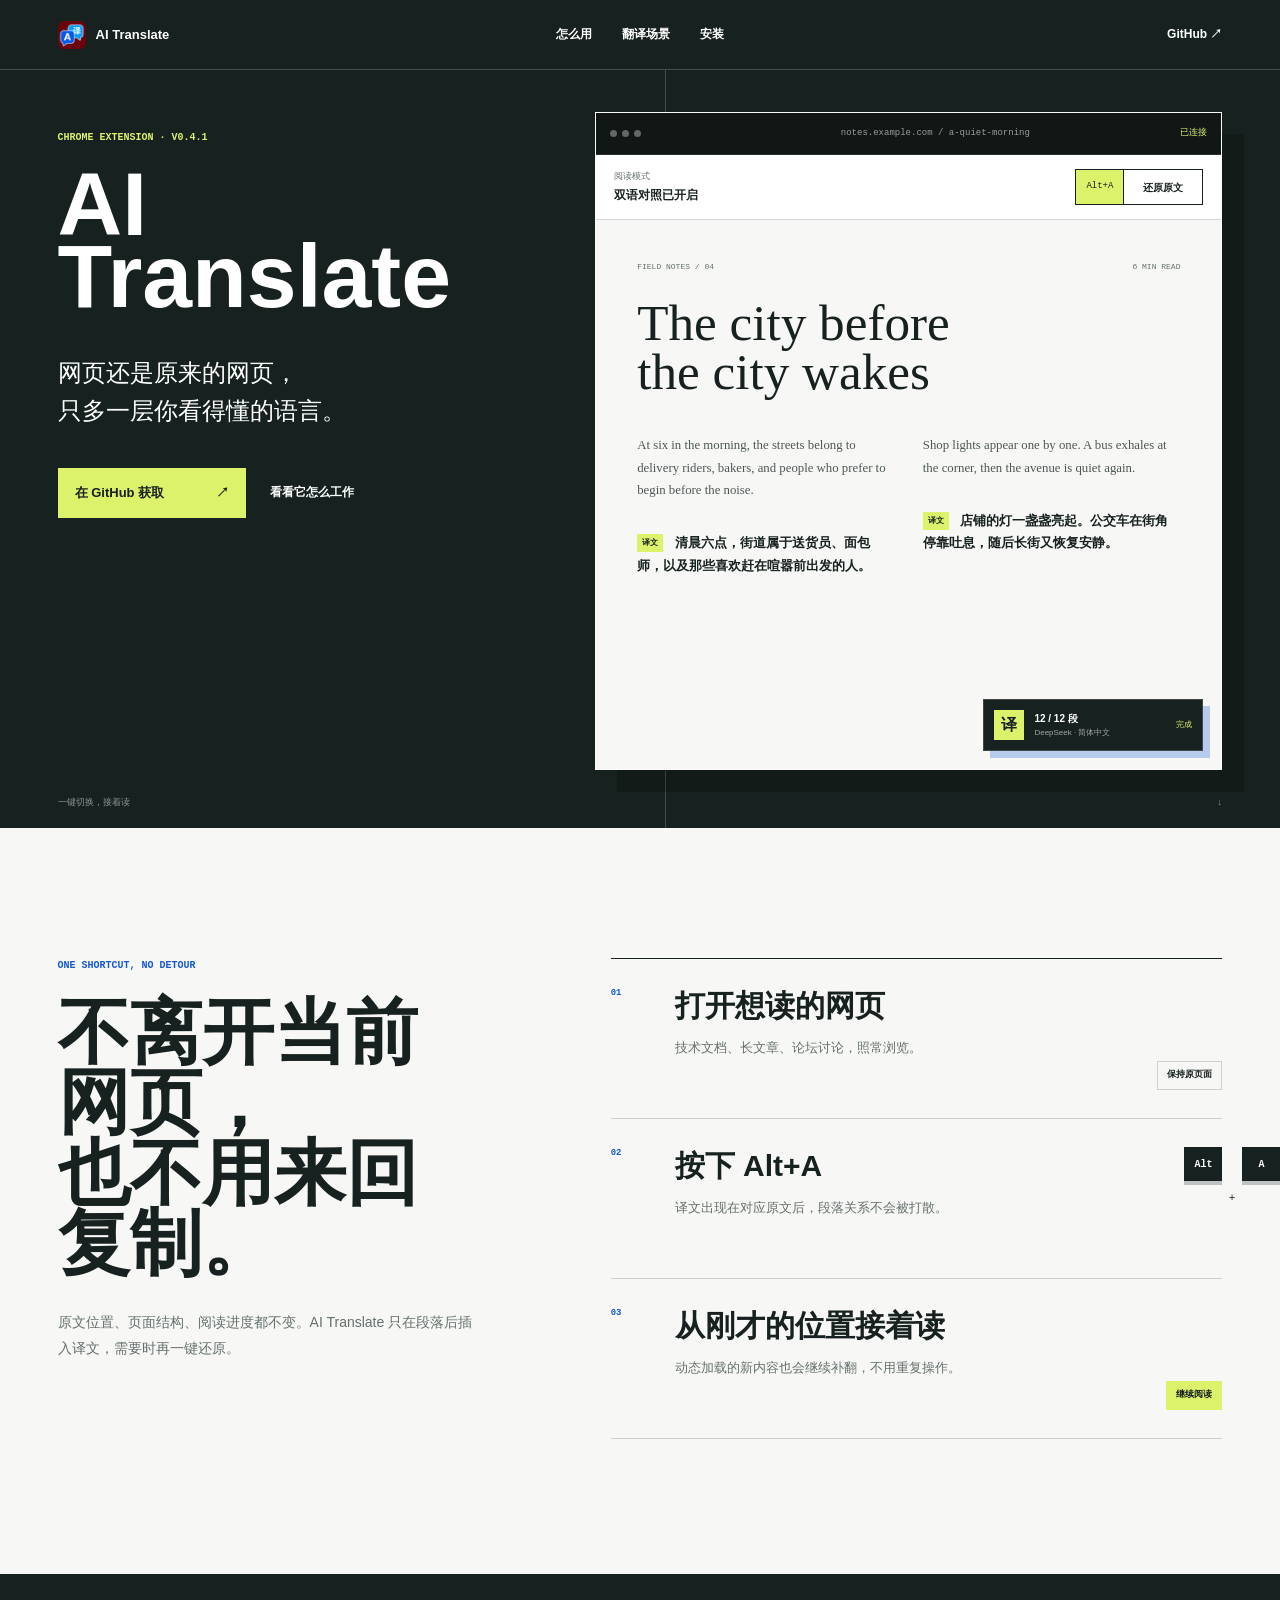
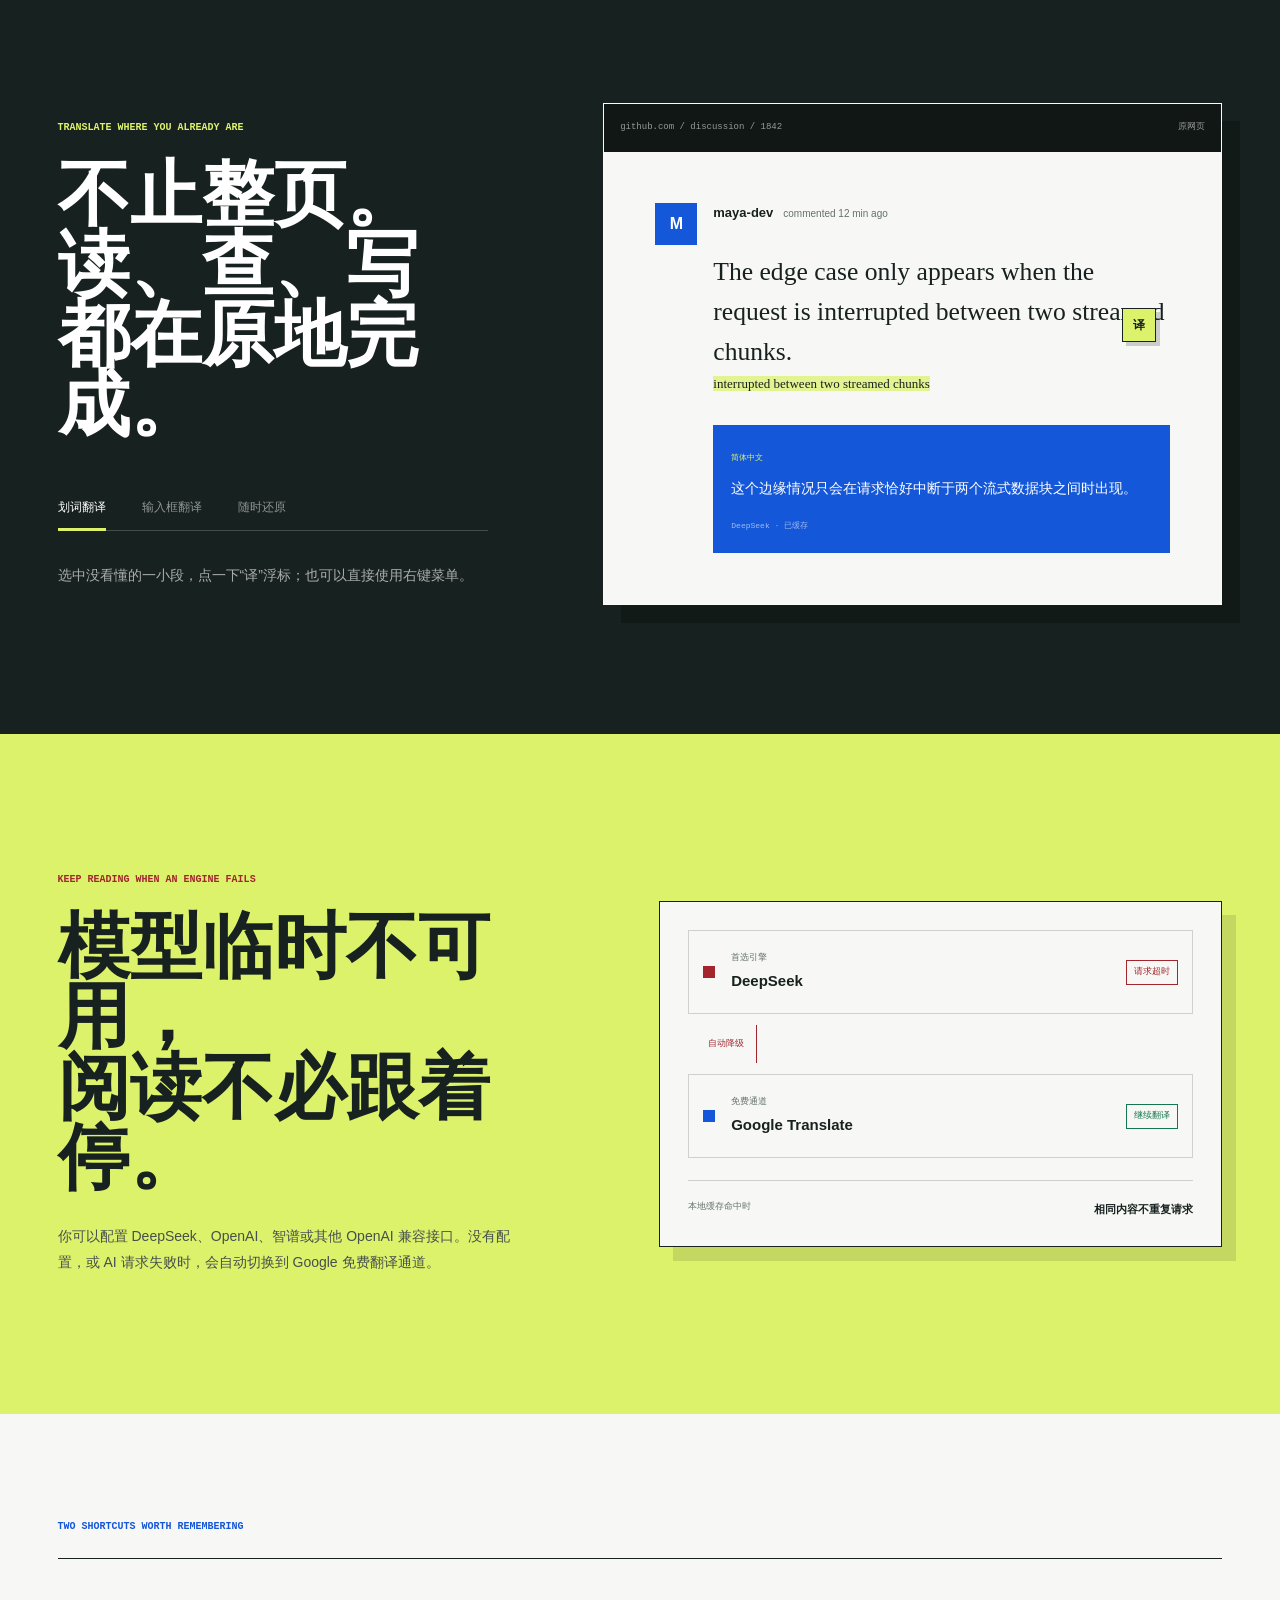
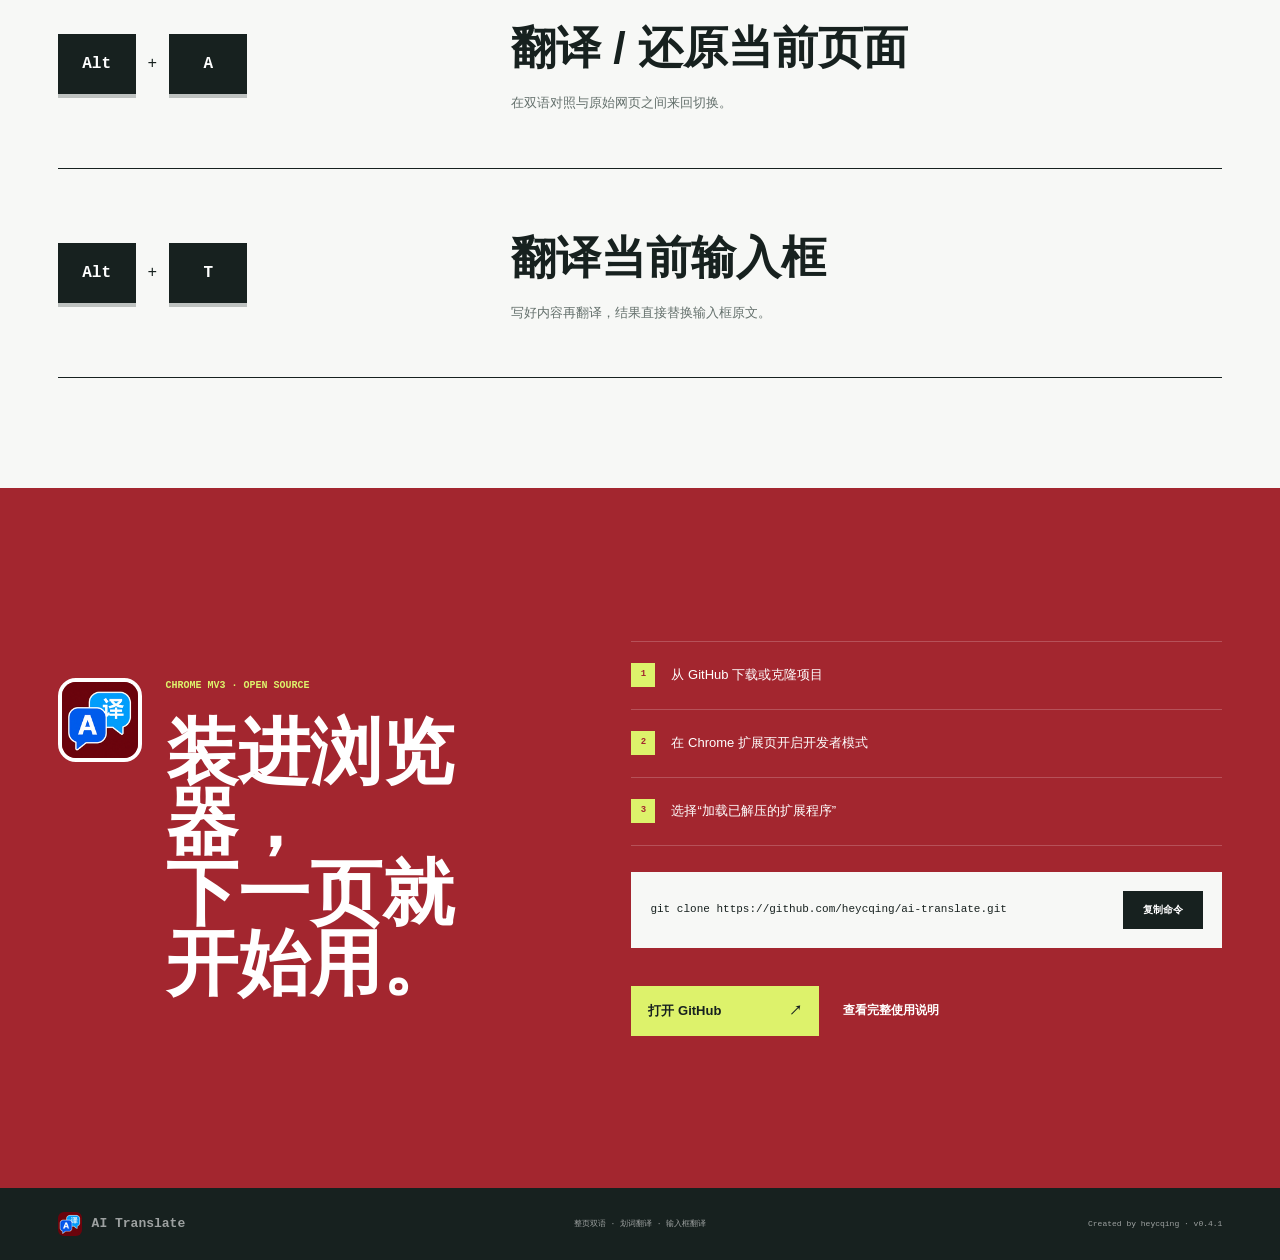
==== landing/index.html @ 0287b9a1 "feat(landing): 添加 landing 页并忽略 .wrangler 缓存" ====
<!doctype html>
<html lang="zh-CN">
  <head>
    <meta charset="UTF-8" />
    <meta name="viewport" content="width=device-width, initial-scale=1.0" />
    <meta
      name="description"
      content="AI Translate 是一款轻量的 Chrome 双语网页翻译扩展，支持整页双语对照、划词翻译、输入框翻译和多翻译引擎。"
    />
    <meta name="theme-color" content="#17211f" />
    <title>AI Translate｜网页还是原来的网页，只多一层你看得懂的语言</title>
    <link rel="icon" href="./assets/icon-v2-32.png" />
    <link rel="stylesheet" href="./styles.css" />
    <script src="./script.js" defer></script>
  </head>
  <body>
    <a class="skip-link" href="#main">跳到主要内容</a>

    <header class="site-header">
      <a class="brand" href="#top" aria-label="AI Translate 首页">
        <img src="./assets/icon-v2-32.png" width="28" height="28" alt="" />
        <span>AI Translate</span>
      </a>
      <nav aria-label="主导航">
        <a href="#how">怎么用</a>
        <a href="#scenes">翻译场景</a>
        <a href="#install">安装</a>
      </nav>
      <a
        class="header-link"
        href="https://github.com/heycqing/ai-translate"
        target="_blank"
        rel="noopener"
      >
        GitHub <span aria-hidden="true">↗</span>
      </a>
    </header>

    <main id="main">
      <section class="hero" id="top" data-od-id="hero">
        <div class="hero-copy">
          <p class="eyebrow">Chrome extension · v0.4.1</p>
          <h1>AI<br />Translate</h1>
          <p class="hero-line">网页还是原来的网页，<br />只多一层你看得懂的语言。</p>
          <div class="hero-actions">
            <a
              class="primary-button"
              href="https://github.com/heycqing/ai-translate"
              target="_blank"
              rel="noopener"
            >
              在 GitHub 获取 <span aria-hidden="true">↗</span>
            </a>
            <a class="plain-link" href="#how">看看它怎么工作</a>
          </div>
        </div>

        <div class="reader-demo" aria-label="AI Translate 双语网页效果演示">
          <div class="browser-bar">
            <div class="browser-dots" aria-hidden="true"><i></i><i></i><i></i></div>
            <div class="browser-address">notes.example.com / a-quiet-morning</div>
            <span class="secure-state">已连接</span>
          </div>

          <div class="reader-toolbar">
            <div>
              <span class="reader-label">阅读模式</span>
              <strong id="translate-status">双语对照已开启</strong>
            </div>
            <button
              class="translate-toggle is-on"
              id="translate-toggle"
              type="button"
              aria-pressed="true"
            >
              <span class="toggle-key">Alt+A</span>
              <span class="toggle-label">还原原文</span>
            </button>
          </div>

          <article class="article-sheet">
            <div class="article-meta">
              <span>FIELD NOTES / 04</span>
              <span>6 MIN READ</span>
            </div>
            <h2>The city before<br />the city wakes</h2>
            <div class="article-columns">
              <div class="article-block">
                <p class="source-text">
                  At six in the morning, the streets belong to delivery riders,
                  bakers, and people who prefer to begin before the noise.
                </p>
                <p class="translated-text">
                  清晨六点，街道属于送货员、面包师，以及那些喜欢赶在喧嚣前出发的人。
                </p>
              </div>
              <div class="article-block secondary-paragraph">
                <p class="source-text">
                  Shop lights appear one by one. A bus exhales at the corner,
                  then the avenue is quiet again.
                </p>
                <p class="translated-text">
                  店铺的灯一盏盏亮起。公交车在街角停靠吐息，随后长街又恢复安静。
                </p>
              </div>
            </div>
          </article>

          <div class="translation-toast" role="status" aria-live="polite">
            <span class="toast-mark">译</span>
            <div>
              <strong>12 / 12 段</strong>
              <span>DeepSeek · 简体中文</span>
            </div>
            <span class="toast-done">完成</span>
          </div>
        </div>

        <a class="hero-next" href="#how">
          <span>一键切换，接着读</span>
          <span aria-hidden="true">↓</span>
        </a>
      </section>

      <section class="how" id="how" data-od-id="how">
        <div class="section-intro">
          <p class="section-kicker">One shortcut, no detour</p>
          <h2>不离开当前网页，<br />也不用来回复制。</h2>
          <p>
            原文位置、页面结构、阅读进度都不变。AI Translate 只在段落后插入译文，需要时再一键还原。
          </p>
        </div>

        <ol class="real-steps">
          <li>
            <span class="step-number">01</span>
            <div>
              <h3>打开想读的网页</h3>
              <p>技术文档、长文章、论坛讨论，照常浏览。</p>
            </div>
            <span class="step-state">保持原页面</span>
          </li>
          <li>
            <span class="step-number">02</span>
            <div>
              <h3>按下 Alt+A</h3>
              <p>译文出现在对应原文后，段落关系不会被打散。</p>
            </div>
            <kbd>Alt</kbd><span class="key-plus">+</span><kbd>A</kbd>
          </li>
          <li>
            <span class="step-number">03</span>
            <div>
              <h3>从刚才的位置接着读</h3>
              <p>动态加载的新内容也会继续补翻，不用重复操作。</p>
            </div>
            <span class="step-state is-complete">继续阅读</span>
          </li>
        </ol>
      </section>

      <section class="scenes" id="scenes" data-od-id="scenes">
        <div class="scene-copy">
          <p class="section-kicker">Translate where you already are</p>
          <h2>不止整页。<br />读、查、写都在原地完成。</h2>
          <div class="scene-tabs" role="tablist" aria-label="翻译场景">
            <button
              id="scene-tab-select"
              class="scene-tab is-active"
              type="button"
              role="tab"
              aria-selected="true"
              aria-controls="scene-panel"
              data-scene="select"
            >
              划词翻译
            </button>
            <button
              id="scene-tab-input"
              class="scene-tab"
              type="button"
              role="tab"
              aria-selected="false"
              aria-controls="scene-panel"
              tabindex="-1"
              data-scene="input"
            >
              输入框翻译
            </button>
            <button
              id="scene-tab-restore"
              class="scene-tab"
              type="button"
              role="tab"
              aria-selected="false"
              aria-controls="scene-panel"
              tabindex="-1"
              data-scene="restore"
            >
              随时还原
            </button>
          </div>
          <p class="scene-description" id="scene-description">
            选中没看懂的一小段，点一下“译”浮标；也可以直接使用右键菜单。
          </p>
        </div>

        <div
          class="context-demo"
          id="scene-panel"
          role="tabpanel"
          aria-labelledby="scene-tab-select"
          tabindex="0"
        >
          <div class="context-topbar">
            <span>github.com / discussion / 1842</span>
            <span>原网页</span>
          </div>
          <div class="discussion">
            <div class="discussion-avatar">M</div>
            <div class="discussion-body">
              <div class="discussion-meta">
                <strong>maya-dev</strong>
                <span>commented 12 min ago</span>
              </div>
              <p id="scene-source">
                The edge case only appears when the request is interrupted
                between two streamed chunks.
              </p>
              <mark id="selection-mark">interrupted between two streamed chunks</mark>
              <div class="selection-badge" id="selection-badge">译</div>
              <div class="selection-result" id="selection-result">
                <span>简体中文</span>
                <p>这个边缘情况只会在请求恰好中断于两个流式数据块之间时出现。</p>
                <small>DeepSeek · 已缓存</small>
              </div>
            </div>
          </div>
        </div>
      </section>

      <section class="reliability" data-od-id="reliability">
        <div class="reliability-copy">
          <p class="section-kicker">Keep reading when an engine fails</p>
          <h2>模型临时不可用，<br />阅读不必跟着停。</h2>
          <p>
            你可以配置 DeepSeek、OpenAI、智谱或其他 OpenAI 兼容接口。没有配置，或 AI 请求失败时，会自动切换到 Google 免费翻译通道。
          </p>
        </div>

        <div class="engine-path" aria-label="翻译引擎降级流程">
          <div class="engine-line">
            <span class="engine-dot is-active"></span>
            <div>
              <small>首选引擎</small>
              <strong>DeepSeek</strong>
            </div>
            <span class="engine-status failed">请求超时</span>
          </div>
          <div class="path-connector">
            <span>自动降级</span>
            <i></i>
          </div>
          <div class="engine-line">
            <span class="engine-dot"></span>
            <div>
              <small>免费通道</small>
              <strong>Google Translate</strong>
            </div>
            <span class="engine-status success">继续翻译</span>
          </div>
          <div class="cache-note">
            <span>本地缓存命中时</span>
            <strong>相同内容不重复请求</strong>
          </div>
        </div>
      </section>

      <section class="shortcuts" data-od-id="shortcuts">
        <p class="section-kicker">Two shortcuts worth remembering</p>
        <div class="shortcut-row">
          <div class="shortcut-keys"><kbd>Alt</kbd><span>+</span><kbd>A</kbd></div>
          <div>
            <h2>翻译 / 还原当前页面</h2>
            <p>在双语对照与原始网页之间来回切换。</p>
          </div>
        </div>
        <div class="shortcut-row">
          <div class="shortcut-keys"><kbd>Alt</kbd><span>+</span><kbd>T</kbd></div>
          <div>
            <h2>翻译当前输入框</h2>
            <p>写好内容再翻译，结果直接替换输入框原文。</p>
          </div>
        </div>
      </section>

      <section class="install" id="install" data-od-id="install">
        <div class="install-heading">
          <img src="./assets/icon-v2-128.png" width="84" height="84" alt="" />
          <div>
            <p class="section-kicker">Chrome MV3 · Open source</p>
            <h2>装进浏览器，<br />下一页就开始用。</h2>
          </div>
        </div>

        <div class="install-body">
          <ol>
            <li><span>1</span>从 GitHub 下载或克隆项目</li>
            <li><span>2</span>在 Chrome 扩展页开启开发者模式</li>
            <li><span>3</span>选择“加载已解压的扩展程序”</li>
          </ol>
          <div class="clone-command">
            <code id="clone-command">git clone https://github.com/heycqing/ai-translate.git</code>
            <button type="button" data-copy="clone-command">
              <span class="copy-label">复制命令</span>
            </button>
          </div>
          <div class="install-actions">
            <a
              class="primary-button"
              href="https://github.com/heycqing/ai-translate"
              target="_blank"
              rel="noopener"
            >
              打开 GitHub <span aria-hidden="true">↗</span>
            </a>
            <a
              class="plain-link"
              href="https://github.com/heycqing/ai-translate#readme"
              target="_blank"
              rel="noopener"
            >
              查看完整使用说明
            </a>
          </div>
        </div>
      </section>
    </main>

    <footer class="site-footer">
      <a class="brand" href="#top">
        <img src="./assets/icon-v2-32.png" width="24" height="24" alt="" />
        <span>AI Translate</span>
      </a>
      <p>整页双语 · 划词翻译 · 输入框翻译</p>
      <p>Created by heycqing · v0.4.1</p>
    </footer>
  </body>
</html>
---- landing/styles.css ----
:root {
  --ink: #17211f;
  --paper: #f7f8f6;
  --white: #ffffff;
  --blue: #1457d9;
  --red: #a3262f;
  --highlight: #ddf26b;
  --muted: #64706c;
  --line: rgba(23, 33, 31, 0.18);
  --line-light: rgba(255, 255, 255, 0.2);
  --display: "Arial Narrow", Bahnschrift, "Microsoft YaHei", sans-serif;
  --sans: "PingFang SC", "Microsoft YaHei", "Noto Sans CJK SC", sans-serif;
  --serif: Georgia, "Songti SC", SimSun, serif;
  --mono: "Cascadia Code", "SFMono-Regular", Consolas, monospace;
  --pad: clamp(20px, 4.5vw, 74px);
  --content: 1460px;
}

* {
  box-sizing: border-box;
}

html {
  scroll-behavior: smooth;
}

body {
  margin: 0;
  color: var(--ink);
  background: var(--paper);
  font-family: var(--sans);
  line-height: 1.5;
  text-rendering: optimizeLegibility;
}

button,
a {
  color: inherit;
}

button {
  font: inherit;
}

a {
  text-decoration: none;
}

button:focus-visible,
a:focus-visible,
[tabindex="0"]:focus-visible {
  outline: 3px solid var(--highlight);
  outline-offset: 4px;
}

.skip-link {
  position: fixed;
  top: 12px;
  left: 12px;
  z-index: 100;
  padding: 10px 14px;
  color: var(--ink);
  background: var(--highlight);
  transform: translateY(-150%);
}

.skip-link:focus {
  transform: translateY(0);
}

.site-header {
  position: absolute;
  inset: 0 0 auto;
  z-index: 20;
  display: grid;
  grid-template-columns: 1fr auto 1fr;
  align-items: center;
  min-height: 70px;
  padding: 0 var(--pad);
  color: var(--white);
  border-bottom: 1px solid var(--line-light);
}

.brand {
  display: inline-flex;
  align-items: center;
  gap: 10px;
  font-size: 13px;
  font-weight: 800;
}

.brand img {
  display: block;
  border-radius: 6px;
}

.site-header nav {
  display: flex;
  gap: 30px;
  font-size: 12px;
  font-weight: 700;
}

.site-header nav a,
.header-link,
.plain-link {
  border-bottom: 1px solid transparent;
  transition: border-color 160ms ease;
}

.site-header nav a:hover,
.header-link:hover,
.plain-link:hover {
  border-color: currentColor;
}

.header-link {
  justify-self: end;
  font-size: 12px;
  font-weight: 800;
}

.hero {
  position: relative;
  min-height: min(92svh, 880px);
  padding: 130px var(--pad) 74px;
  color: var(--white);
  background: var(--ink);
  overflow: hidden;
}

.hero::before {
  content: "";
  position: absolute;
  inset: 70px 48% 0 auto;
  width: 1px;
  background: var(--line-light);
}

.hero-copy {
  position: relative;
  z-index: 2;
  width: min(42%, 570px);
}

.eyebrow,
.section-kicker {
  margin: 0 0 24px;
  font-family: var(--mono);
  font-size: 10px;
  font-weight: 700;
  letter-spacing: 0;
  text-transform: uppercase;
}

.eyebrow {
  color: var(--highlight);
}

.hero h1 {
  margin: 0;
  font-family: var(--display);
  font-size: clamp(76px, 7vw, 112px);
  font-weight: 900;
  letter-spacing: 0;
  line-height: 0.8;
}

.hero-line {
  margin: 42px 0 0;
  font-size: clamp(20px, 1.9vw, 29px);
  font-weight: 500;
  line-height: 1.55;
}

.hero-actions,
.install-actions {
  display: flex;
  align-items: center;
  gap: 24px;
  margin-top: 38px;
}

.primary-button {
  display: inline-flex;
  align-items: center;
  justify-content: space-between;
  min-width: 188px;
  min-height: 50px;
  padding: 0 16px;
  color: var(--ink);
  background: var(--highlight);
  border: 1px solid var(--highlight);
  font-size: 13px;
  font-weight: 800;
  transition:
    background 160ms ease,
    color 160ms ease,
    transform 120ms ease;
}

.primary-button:hover {
  color: var(--white);
  background: transparent;
}

.primary-button:active {
  transform: translateY(2px);
}

.plain-link {
  padding: 6px 0;
  font-size: 12px;
  font-weight: 700;
}

.reader-demo {
  position: absolute;
  z-index: 1;
  top: 112px;
  right: var(--pad);
  bottom: 58px;
  width: min(49vw, 760px);
  color: var(--ink);
  background: var(--paper);
  border: 1px solid rgba(255, 255, 255, 0.35);
  box-shadow: 22px 22px 0 rgba(0, 0, 0, 0.19);
}

.browser-bar {
  display: grid;
  grid-template-columns: 80px 1fr auto;
  align-items: center;
  min-height: 42px;
  padding: 0 14px;
  color: rgba(255, 255, 255, 0.58);
  background: #101715;
  border-bottom: 1px solid rgba(255, 255, 255, 0.1);
  font-family: var(--mono);
  font-size: 9px;
}

.browser-dots {
  display: flex;
  gap: 5px;
}

.browser-dots i {
  display: block;
  width: 7px;
  height: 7px;
  background: rgba(255, 255, 255, 0.35);
  border-radius: 50%;
}

.browser-address {
  justify-self: center;
}

.secure-state {
  color: var(--highlight);
}

.reader-toolbar {
  display: flex;
  align-items: center;
  justify-content: space-between;
  min-height: 65px;
  padding: 0 18px;
  background: var(--white);
  border-bottom: 1px solid var(--line);
}

.reader-toolbar > div:first-child {
  display: flex;
  flex-direction: column;
  gap: 3px;
}

.reader-label {
  color: var(--muted);
  font-size: 9px;
}

.reader-toolbar strong {
  font-size: 12px;
}

.translate-toggle {
  display: inline-flex;
  align-items: stretch;
  min-height: 36px;
  padding: 0;
  color: var(--ink);
  background: transparent;
  border: 1px solid var(--ink);
  cursor: pointer;
}

.toggle-key,
.toggle-label {
  display: inline-flex;
  align-items: center;
  padding: 0 10px;
}

.toggle-key {
  color: var(--ink);
  background: var(--highlight);
  border-right: 1px solid var(--ink);
  font-family: var(--mono);
  font-size: 9px;
}

.toggle-label {
  min-width: 78px;
  justify-content: center;
  font-size: 10px;
  font-weight: 800;
}

.translate-toggle:not(.is-on) .toggle-key {
  color: var(--white);
  background: var(--ink);
}

.article-sheet {
  min-height: calc(100% - 107px);
  padding: clamp(24px, 3.2vw, 52px);
  background: var(--paper);
}

.article-meta {
  display: flex;
  justify-content: space-between;
  margin-bottom: 26px;
  color: var(--muted);
  font-family: var(--mono);
  font-size: 8px;
}

.article-sheet h2 {
  max-width: 620px;
  margin: 0;
  font-family: var(--serif);
  font-size: clamp(34px, 4vw, 66px);
  font-weight: 500;
  letter-spacing: 0;
  line-height: 0.95;
}

.article-columns {
  display: grid;
  grid-template-columns: 1fr 1fr;
  gap: 28px;
  margin-top: 38px;
}

.article-block {
  min-width: 0;
}

.source-text,
.translated-text {
  margin: 0;
  font-family: var(--serif);
  font-size: clamp(12px, 1vw, 15px);
  line-height: 1.75;
}

.source-text {
  color: #4d5754;
}

.translated-text {
  position: relative;
  margin-top: 16px;
  padding-top: 15px;
  color: var(--ink);
  font-family: var(--sans);
  font-weight: 600;
  transition:
    opacity 180ms ease,
    transform 180ms ease;
}

.translated-text::before {
  content: "译文";
  display: inline-block;
  margin-right: 8px;
  padding: 2px 5px;
  color: var(--ink);
  background: var(--highlight);
  font-family: var(--mono);
  font-size: 8px;
  vertical-align: 2px;
}

.reader-demo.is-source-only .translated-text {
  opacity: 0;
  transform: translateY(-6px);
}

.translation-toast {
  position: absolute;
  right: 18px;
  bottom: 18px;
  display: grid;
  grid-template-columns: auto 1fr auto;
  align-items: center;
  gap: 10px;
  min-width: 220px;
  padding: 10px;
  color: var(--white);
  background: var(--ink);
  border: 1px solid rgba(255, 255, 255, 0.18);
  box-shadow: 7px 7px 0 rgba(20, 87, 217, 0.28);
}

.toast-mark {
  display: grid;
  width: 30px;
  height: 30px;
  place-items: center;
  color: var(--ink);
  background: var(--highlight);
  font-weight: 900;
}

.translation-toast div {
  display: flex;
  flex-direction: column;
  gap: 1px;
}

.translation-toast strong {
  font-size: 10px;
}

.translation-toast div span,
.toast-done {
  color: rgba(255, 255, 255, 0.6);
  font-size: 8px;
}

.toast-done {
  color: var(--highlight);
}

.reader-demo.is-source-only .translation-toast {
  display: none;
}

.hero-next {
  position: absolute;
  right: var(--pad);
  bottom: 18px;
  left: var(--pad);
  z-index: 2;
  display: flex;
  justify-content: space-between;
  color: rgba(255, 255, 255, 0.52);
  font-family: var(--mono);
  font-size: 9px;
}

.how,
.scenes,
.reliability,
.shortcuts,
.install {
  padding-right: var(--pad);
  padding-left: var(--pad);
}

.how {
  display: grid;
  grid-template-columns: minmax(300px, 0.82fr) minmax(560px, 1.18fr);
  gap: clamp(60px, 10vw, 160px);
  padding-top: 130px;
  padding-bottom: 135px;
}

.section-intro h2,
.scene-copy h2,
.reliability h2,
.install h2 {
  margin: 0;
  font-family: var(--display);
  font-size: clamp(48px, 5.6vw, 86px);
  font-weight: 900;
  letter-spacing: 0;
  line-height: 0.98;
}

.section-kicker {
  color: var(--blue);
}

.section-intro > p:last-child,
.scene-description,
.reliability-copy > p:last-child {
  max-width: 470px;
  margin: 32px 0 0;
  color: var(--muted);
  font-size: 14px;
  line-height: 1.85;
}

.real-steps {
  margin: 0;
  padding: 0;
  border-top: 1px solid var(--ink);
  list-style: none;
}

.real-steps li {
  display: grid;
  grid-template-columns: 46px 1fr auto;
  gap: 18px;
  align-items: start;
  min-height: 160px;
  padding: 28px 0;
  border-bottom: 1px solid var(--line);
}

.step-number,
.step-state {
  font-family: var(--mono);
  font-size: 9px;
  font-weight: 700;
}

.step-number {
  color: var(--blue);
}

.real-steps h3 {
  margin: -4px 0 10px;
  font-family: var(--display);
  font-size: 30px;
  letter-spacing: 0;
}

.real-steps p {
  max-width: 420px;
  margin: 0;
  color: var(--muted);
  font-size: 13px;
}

.step-state {
  align-self: end;
  padding: 7px 9px;
  border: 1px solid var(--line);
}

.step-state.is-complete {
  background: var(--highlight);
  border-color: var(--highlight);
}

.real-steps kbd,
.shortcut-keys kbd {
  display: inline-grid;
  place-items: center;
  color: var(--white);
  background: var(--ink);
  border: 1px solid var(--ink);
  font-family: var(--mono);
  font-size: 10px;
  font-weight: 700;
  box-shadow: 0 4px 0 rgba(23, 33, 31, 0.25);
}

.real-steps kbd {
  grid-row: 1;
  grid-column: 3;
  width: 38px;
  height: 34px;
}

.real-steps kbd:last-child {
  margin-right: 0;
  transform: translateX(58px);
}

.key-plus {
  grid-row: 1;
  grid-column: 3;
  align-self: center;
  justify-self: end;
  transform: translateX(13px);
  font-family: var(--mono);
  font-size: 11px;
}

.scenes {
  display: grid;
  grid-template-columns: minmax(340px, 0.82fr) minmax(560px, 1.18fr);
  gap: clamp(60px, 9vw, 150px);
  align-items: center;
  min-height: 760px;
  color: var(--white);
  background: var(--ink);
}

.scenes .section-kicker {
  color: var(--highlight);
}

.scene-tabs {
  display: flex;
  margin-top: 44px;
  border-bottom: 1px solid var(--line-light);
}

.scene-tab {
  position: relative;
  min-height: 46px;
  padding: 0 18px;
  color: rgba(255, 255, 255, 0.52);
  background: transparent;
  border: 0;
  cursor: pointer;
  font-size: 12px;
}

.scene-tab:first-child {
  padding-left: 0;
}

.scene-tab.is-active {
  color: var(--white);
}

.scene-tab.is-active::after {
  content: "";
  position: absolute;
  right: 18px;
  bottom: -1px;
  left: 18px;
  height: 3px;
  background: var(--highlight);
}

.scene-tab:first-child.is-active::after {
  left: 0;
}

.scene-description {
  color: rgba(255, 255, 255, 0.63);
}

.context-demo {
  position: relative;
  min-height: 470px;
  color: var(--ink);
  background: var(--paper);
  border: 1px solid rgba(255, 255, 255, 0.32);
  box-shadow: 18px 18px 0 rgba(0, 0, 0, 0.22);
}

.context-topbar {
  display: flex;
  justify-content: space-between;
  min-height: 48px;
  padding: 0 16px;
  align-items: center;
  color: rgba(255, 255, 255, 0.56);
  background: #101715;
  font-family: var(--mono);
  font-size: 9px;
}

.discussion {
  display: grid;
  grid-template-columns: auto 1fr;
  gap: 16px;
  padding: clamp(26px, 4vw, 54px);
}

.discussion-avatar {
  display: grid;
  width: 42px;
  height: 42px;
  place-items: center;
  color: var(--white);
  background: var(--blue);
  font-weight: 800;
}

.discussion-body {
  position: relative;
}

.discussion-meta {
  display: flex;
  align-items: baseline;
  gap: 10px;
}

.discussion-meta strong {
  font-size: 13px;
}

.discussion-meta span {
  color: var(--muted);
  font-size: 10px;
}

#scene-source {
  max-width: 560px;
  margin: 30px 0 0;
  font-family: var(--serif);
  font-size: clamp(18px, 2vw, 27px);
  line-height: 1.55;
}

#selection-mark {
  display: inline;
  color: inherit;
  background: rgba(221, 242, 107, 0.72);
  font-family: var(--serif);
  font-size: 13px;
}

.selection-badge {
  position: absolute;
  top: 105px;
  right: 14px;
  display: grid;
  width: 34px;
  height: 34px;
  place-items: center;
  color: var(--ink);
  background: var(--highlight);
  border: 1px solid var(--ink);
  box-shadow: 4px 4px 0 rgba(23, 33, 31, 0.2);
  font-size: 12px;
  font-weight: 900;
}

.selection-result {
  margin-top: 30px;
  padding: 18px;
  color: var(--white);
  background: var(--blue);
}

.selection-result > span,
.selection-result small {
  font-family: var(--mono);
  font-size: 8px;
}

.selection-result > span {
  color: var(--highlight);
}

.selection-result p {
  margin: 10px 0;
  font-size: 14px;
  line-height: 1.7;
}

.selection-result small {
  color: rgba(255, 255, 255, 0.6);
}

.reliability {
  display: grid;
  grid-template-columns: minmax(360px, 0.9fr) minmax(520px, 1.1fr);
  gap: clamp(70px, 11vw, 180px);
  align-items: center;
  min-height: 680px;
  background: var(--highlight);
}

.reliability .section-kicker {
  color: var(--red);
}

.reliability-copy > p:last-child {
  color: #46504d;
}

.engine-path {
  padding: 28px;
  background: var(--paper);
  border: 1px solid var(--ink);
  box-shadow: 14px 14px 0 rgba(23, 33, 31, 0.13);
}

.engine-line {
  display: grid;
  grid-template-columns: auto 1fr auto;
  gap: 16px;
  align-items: center;
  min-height: 84px;
  padding: 0 14px;
  border: 1px solid var(--line);
}

.engine-dot {
  width: 12px;
  height: 12px;
  background: var(--blue);
}

.engine-dot.is-active {
  background: var(--red);
}

.engine-line div {
  display: flex;
  flex-direction: column;
  gap: 4px;
}

.engine-line small,
.engine-status,
.cache-note span {
  color: var(--muted);
  font-family: var(--mono);
  font-size: 9px;
}

.engine-line strong {
  font-size: 15px;
}

.engine-status {
  padding: 5px 7px;
  border: 1px solid currentColor;
}

.engine-status.failed {
  color: var(--red);
}

.engine-status.success {
  color: #16764f;
}

.path-connector {
  display: flex;
  align-items: center;
  gap: 12px;
  min-height: 60px;
  padding-left: 20px;
  color: var(--red);
  font-family: var(--mono);
  font-size: 9px;
}

.path-connector i {
  width: 1px;
  height: 38px;
  background: var(--red);
}

.cache-note {
  display: flex;
  justify-content: space-between;
  margin-top: 22px;
  padding-top: 20px;
  border-top: 1px solid var(--line);
}

.cache-note strong {
  font-size: 11px;
}

.shortcuts {
  padding-top: 105px;
  padding-bottom: 110px;
}

.shortcut-row {
  display: grid;
  grid-template-columns: minmax(280px, 0.7fr) 1.3fr;
  gap: 70px;
  align-items: center;
  min-height: 210px;
  border-top: 1px solid var(--ink);
}

.shortcut-row:last-child {
  border-bottom: 1px solid var(--ink);
}

.shortcut-keys {
  display: flex;
  align-items: center;
  gap: 12px;
}

.shortcut-keys kbd {
  width: 78px;
  height: 60px;
  font-size: 16px;
}

.shortcut-keys span {
  font-family: var(--mono);
}

.shortcut-row h2 {
  margin: 0;
  font-family: var(--display);
  font-size: clamp(28px, 3.5vw, 52px);
  letter-spacing: 0;
}

.shortcut-row p {
  margin: 12px 0 0;
  color: var(--muted);
  font-size: 13px;
}

.install {
  display: grid;
  grid-template-columns: minmax(380px, 0.86fr) minmax(560px, 1.14fr);
  gap: clamp(70px, 10vw, 160px);
  align-items: center;
  min-height: 700px;
  color: var(--white);
  background: var(--red);
}

.install-heading {
  display: flex;
  align-items: flex-start;
  gap: 24px;
}

.install-heading img {
  flex: 0 0 auto;
  border: 4px solid var(--white);
  border-radius: 18px;
}

.install .section-kicker {
  color: var(--highlight);
}

.install-body ol {
  margin: 0;
  padding: 0;
  border-top: 1px solid var(--line-light);
  list-style: none;
}

.install-body li {
  display: flex;
  align-items: center;
  gap: 16px;
  min-height: 68px;
  border-bottom: 1px solid var(--line-light);
  font-size: 13px;
}

.install-body li span {
  display: grid;
  width: 24px;
  height: 24px;
  place-items: center;
  color: var(--red);
  background: var(--highlight);
  font-family: var(--mono);
  font-size: 9px;
  font-weight: 800;
}

.clone-command {
  display: grid;
  grid-template-columns: 1fr auto;
  gap: 18px;
  align-items: center;
  margin-top: 26px;
  padding: 18px;
  color: var(--ink);
  background: var(--paper);
  border: 1px solid var(--paper);
}

.clone-command code {
  min-width: 0;
  font-family: var(--mono);
  font-size: 11px;
  overflow-wrap: anywhere;
}

.clone-command button {
  min-width: 80px;
  min-height: 38px;
  color: var(--white);
  background: var(--ink);
  border: 1px solid var(--ink);
  cursor: pointer;
  font-size: 10px;
  font-weight: 800;
}

.clone-command button:hover {
  color: var(--ink);
  background: var(--highlight);
}

.install .primary-button:hover {
  color: var(--white);
}

.site-footer {
  display: grid;
  grid-template-columns: 1fr auto 1fr;
  align-items: center;
  min-height: 72px;
  padding: 0 var(--pad);
  color: rgba(255, 255, 255, 0.58);
  background: var(--ink);
  font-family: var(--mono);
  font-size: 8px;
}

.site-footer p:last-child {
  justify-self: end;
}

@media (max-width: 980px) {
  .hero-copy {
    width: 43%;
  }

  .hero h1 {
    font-size: 78px;
  }

  .reader-demo {
    width: 50vw;
  }

  .article-columns {
    grid-template-columns: 1fr;
  }

  .secondary-paragraph {
    display: none;
  }

  .how,
  .scenes,
  .reliability,
  .install {
    gap: 60px;
  }
}

@media (max-width: 780px) {
  .site-header {
    grid-template-columns: 1fr auto;
  }

  .site-header nav {
    display: none;
  }

  .hero {
    min-height: 820px;
    padding-top: 100px;
    padding-bottom: 28px;
  }

  .hero::before {
    display: none;
  }

  .hero-copy {
    width: 100%;
  }

  .hero h1 {
    font-size: clamp(62px, 16vw, 86px);
  }

  .hero-line {
    margin-top: 24px;
    font-size: 17px;
  }

  .hero-actions {
    margin-top: 22px;
  }

  .reader-demo {
    top: 420px;
    right: var(--pad);
    bottom: 38px;
    left: var(--pad);
    width: auto;
    box-shadow: 10px 10px 0 rgba(0, 0, 0, 0.19);
  }

  .article-sheet {
    padding: 24px;
  }

  .article-sheet h2 {
    font-size: 38px;
  }

  .article-columns {
    margin-top: 22px;
  }

  .article-block .source-text,
  .article-block .translated-text {
    font-size: 12px;
  }

  .translation-toast {
    display: none;
  }

  .hero-next {
    display: none;
  }

  .how,
  .scenes,
  .reliability,
  .install {
    grid-template-columns: 1fr;
  }

  .how {
    padding-top: 100px;
    padding-bottom: 100px;
  }

  .scenes {
    padding-top: 100px;
    padding-bottom: 105px;
  }

  .context-demo {
    min-height: 430px;
  }

  .reliability {
    padding-top: 100px;
    padding-bottom: 100px;
  }

  .install {
    padding-top: 105px;
    padding-bottom: 105px;
  }
}

@media (max-width: 560px) {
  .site-header {
    min-height: 62px;
  }

  .brand {
    font-size: 11px;
  }

  .header-link {
    font-size: 10px;
  }

  .hero {
    min-height: 810px;
    padding-top: 86px;
  }

  .hero h1 {
    font-size: clamp(58px, 18vw, 72px);
  }

  .hero-line {
    font-size: 15px;
  }

  .hero-actions {
    gap: 14px;
  }

  .primary-button {
    min-width: 166px;
  }

  .reader-demo {
    top: 388px;
    bottom: 34px;
  }

  .browser-bar {
    grid-template-columns: 40px 1fr;
  }

  .browser-address {
    max-width: 220px;
    justify-self: start;
    overflow: hidden;
    text-overflow: ellipsis;
    white-space: nowrap;
  }

  .secure-state {
    display: none;
  }

  .reader-toolbar {
    min-height: 57px;
    padding: 0 10px;
  }

  .reader-label {
    display: none;
  }

  .toggle-key,
  .toggle-label {
    padding: 0 7px;
  }

  .toggle-label {
    min-width: 68px;
  }

  .article-sheet {
    padding: 18px;
  }

  .article-meta {
    margin-bottom: 14px;
  }

  .article-sheet h2 {
    font-size: 32px;
  }

  .article-columns {
    margin-top: 16px;
  }

  .translated-text {
    margin-top: 10px;
    padding-top: 0;
  }

  .section-intro h2,
  .scene-copy h2,
  .reliability h2,
  .install h2 {
    font-size: 43px;
  }

  .real-steps li {
    grid-template-columns: 34px 1fr;
    min-height: 0;
  }

  .real-steps li > :last-child:not(.key-plus) {
    grid-column: 2;
    justify-self: start;
  }

  .real-steps kbd {
    display: none;
  }

  .key-plus {
    display: none;
  }

  .scene-tabs {
    margin-top: 34px;
  }

  .scene-tab {
    min-width: 0;
    padding: 0 10px;
    font-size: 11px;
  }

  .scene-tab:first-child {
    padding-left: 0;
  }

  .scene-tab.is-active::after {
    right: 10px;
    left: 10px;
  }

  .discussion {
    grid-template-columns: 1fr;
    padding: 22px;
  }

  .discussion-avatar {
    width: 34px;
    height: 34px;
  }

  #scene-source {
    margin-top: 18px;
    font-size: 18px;
  }

  .selection-badge {
    top: 82px;
    right: 0;
  }

  .selection-result {
    margin-top: 22px;
  }

  .engine-path {
    padding: 14px;
    box-shadow: 8px 8px 0 rgba(23, 33, 31, 0.13);
  }

  .engine-line {
    grid-template-columns: auto 1fr;
  }

  .engine-status {
    grid-column: 2;
    justify-self: start;
  }

  .cache-note {
    align-items: flex-start;
    flex-direction: column;
    gap: 8px;
  }

  .shortcut-row {
    grid-template-columns: 1fr;
    gap: 30px;
    min-height: 250px;
    padding: 40px 0;
  }

  .shortcut-keys kbd {
    width: 68px;
    height: 54px;
  }

  .install-heading {
    flex-direction: column;
  }

  .install-heading img {
    width: 66px;
    height: 66px;
    border-radius: 14px;
  }

  .clone-command {
    grid-template-columns: 1fr;
  }

  .clone-command button {
    width: 100%;
  }

  .install-actions {
    align-items: flex-start;
    flex-direction: column;
    gap: 12px;
  }

  .site-footer {
    grid-template-columns: 1fr auto;
  }

  .site-footer p:nth-child(2) {
    display: none;
  }
}

@media (prefers-reduced-motion: reduce) {
  *,
  *::before,
  *::after {
    scroll-behavior: auto !important;
    transition-duration: 0.01ms !important;
  }
}
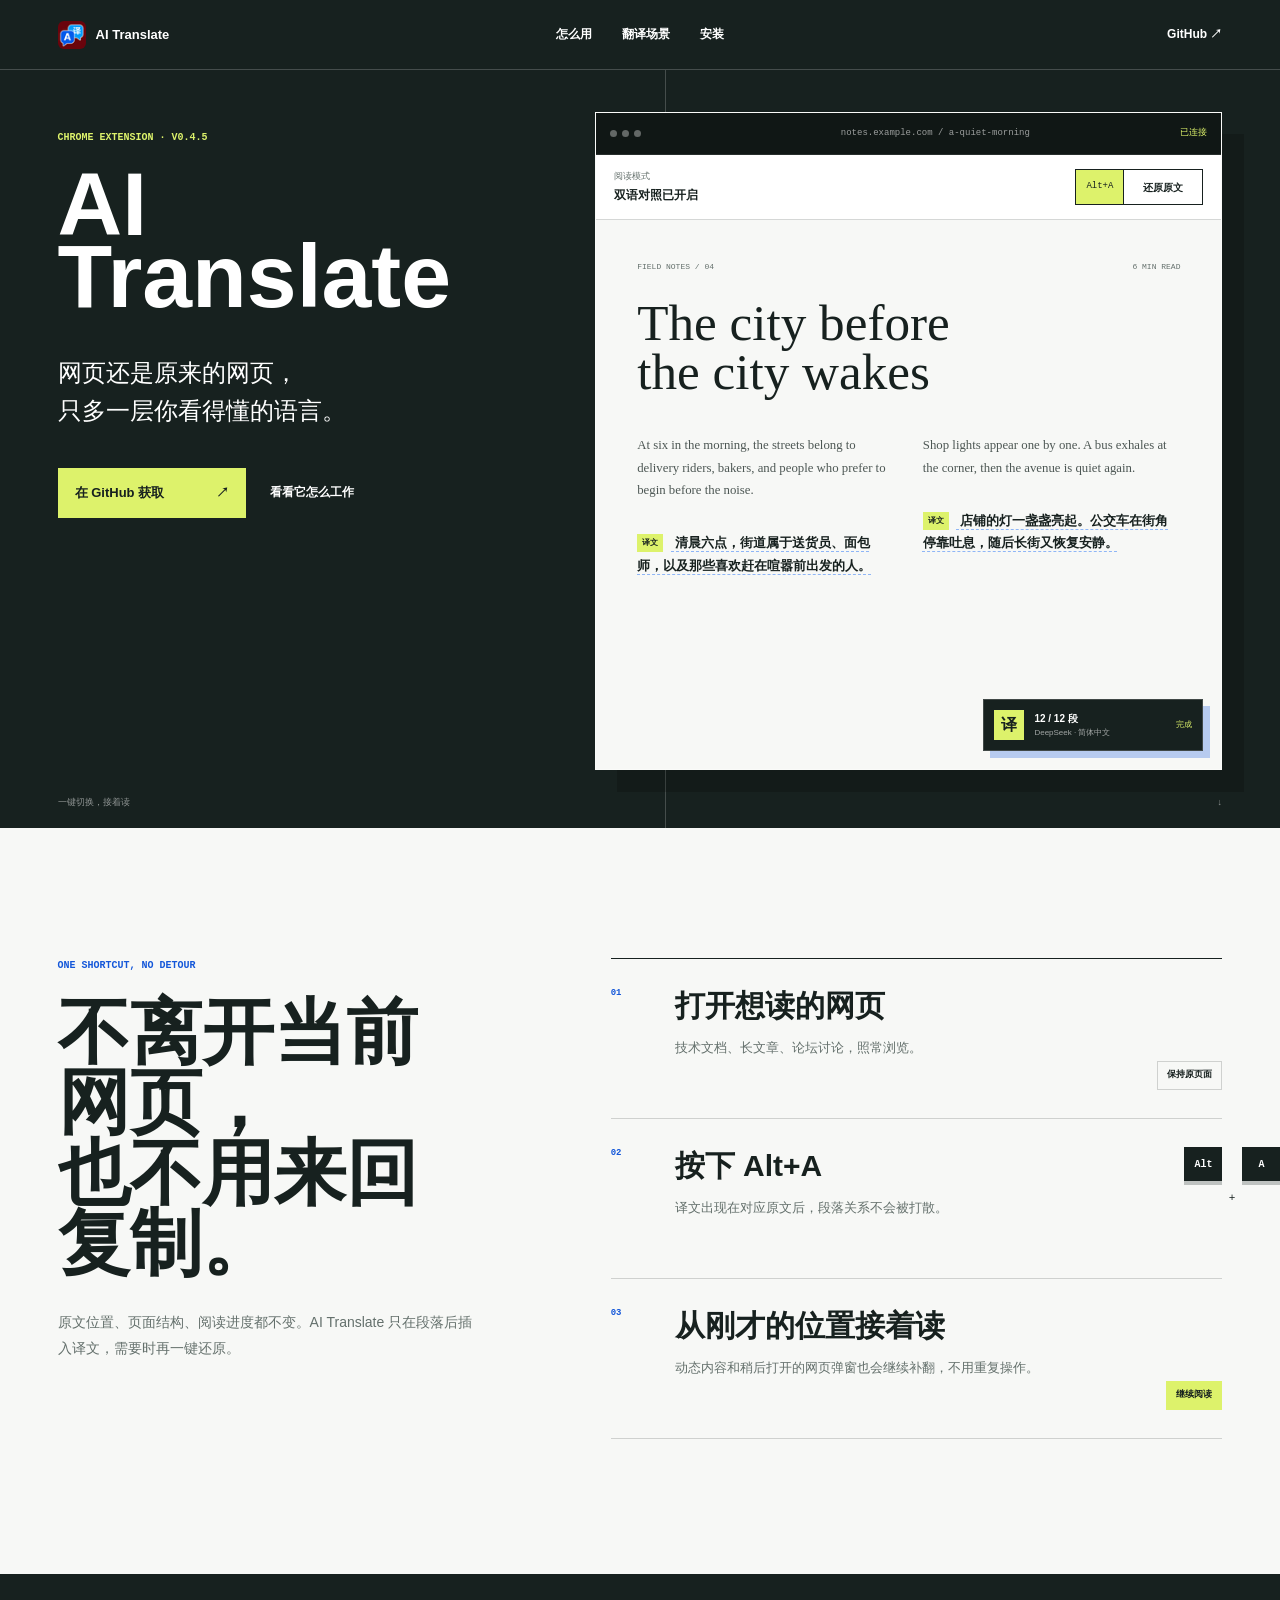
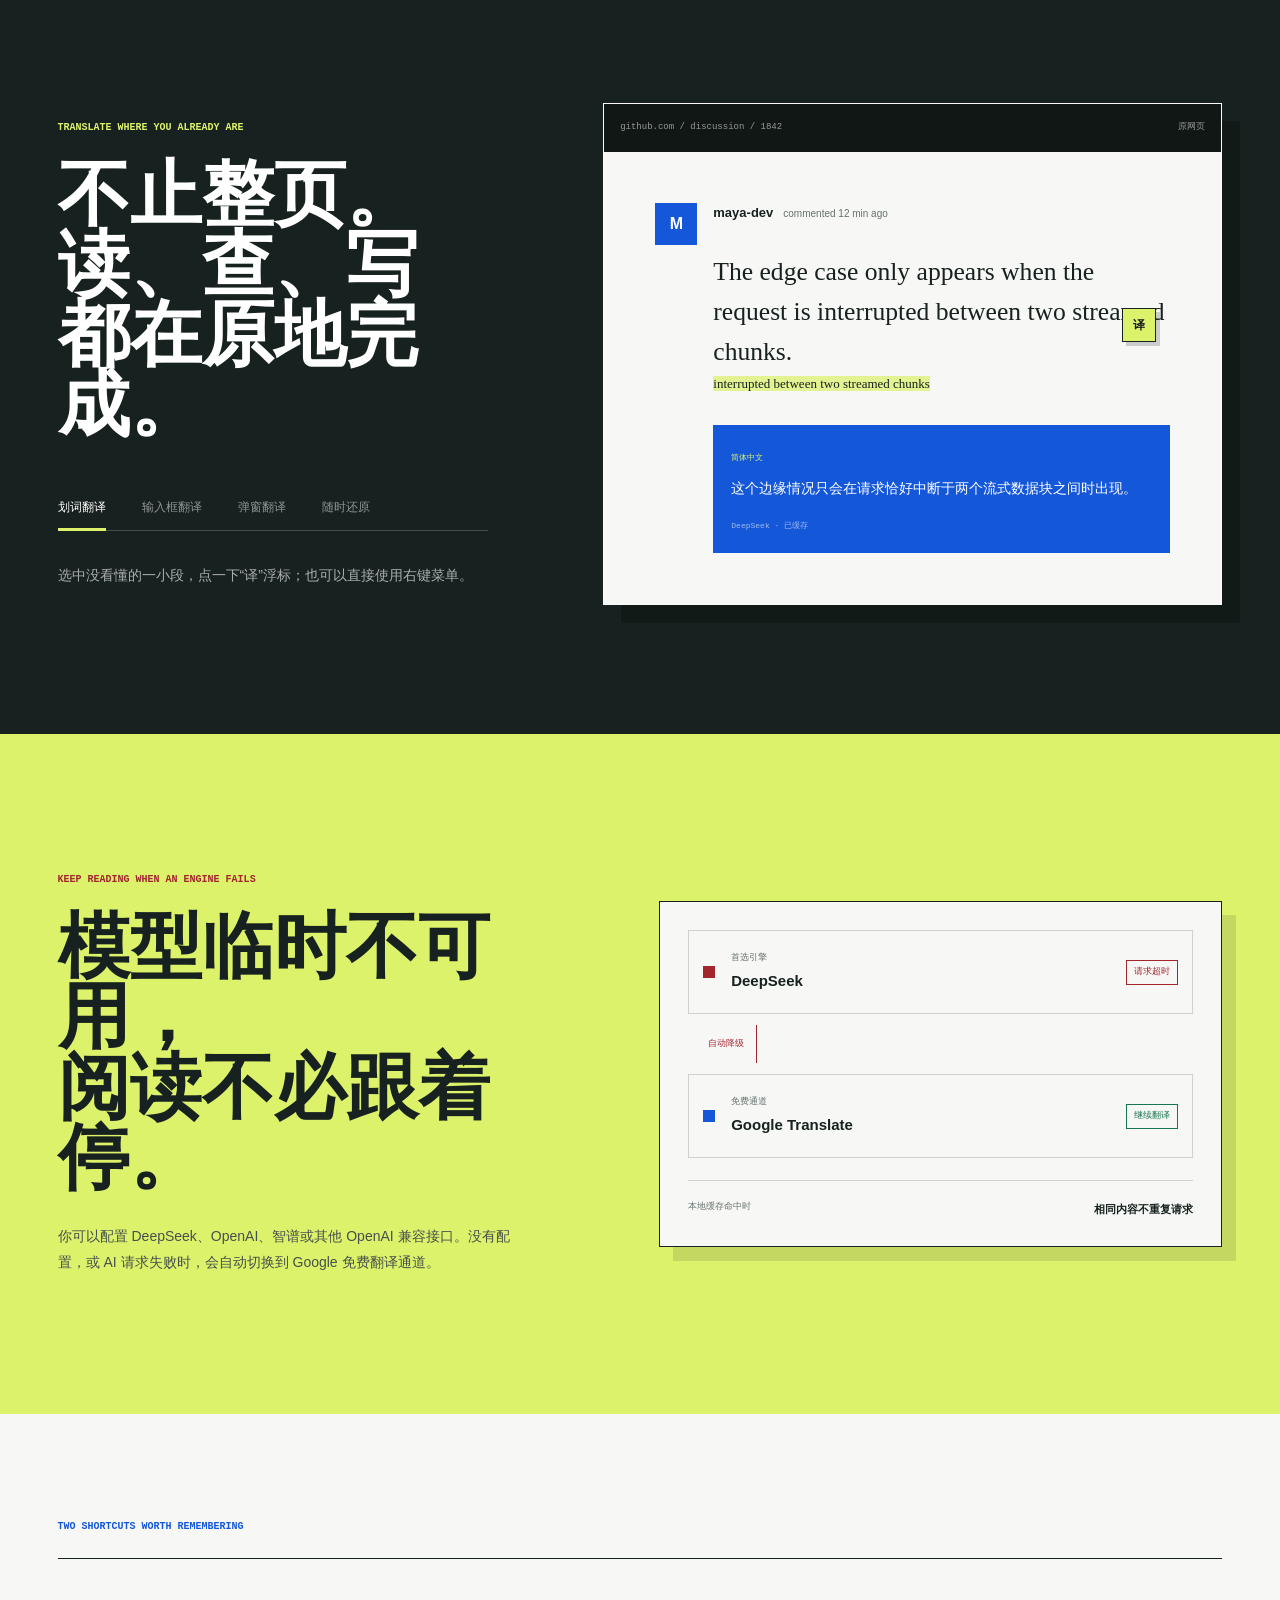
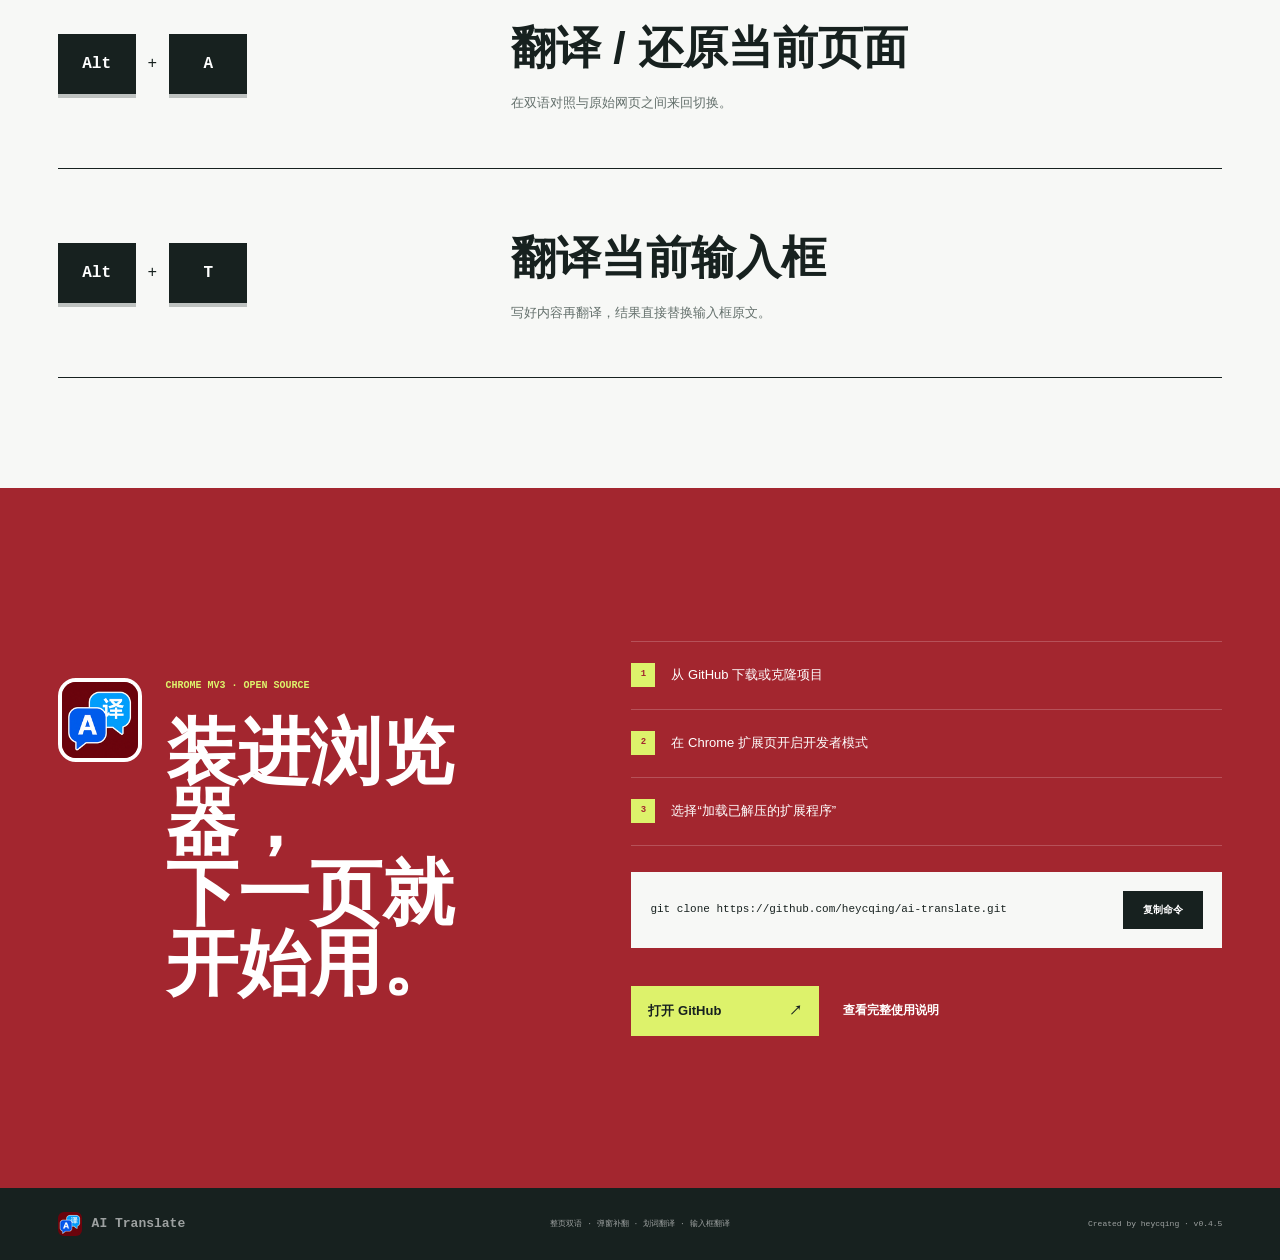
==== commit 93288992: "v0.4.5: 支持网页弹窗翻译与自适应排版" ====
--- a/landing/index.html
+++ b/landing/index.html
@@ -5,7 +5,7 @@
     <meta name="viewport" content="width=device-width, initial-scale=1.0" />
     <meta
       name="description"
-      content="AI Translate 是一款轻量的 Chrome 双语网页翻译扩展，支持整页双语对照、划词翻译、输入框翻译和多翻译引擎。"
+      content="AI Translate 是一款轻量的 Chrome 双语网页翻译扩展，支持整页、网页弹窗、划词与输入框翻译，并为不同页面结构自适应双语排版。"
     />
     <meta name="theme-color" content="#17211f" />
     <title>AI Translate｜网页还是原来的网页，只多一层你看得懂的语言</title>
@@ -39,7 +39,7 @@
     <main id="main">
       <section class="hero" id="top" data-od-id="hero">
         <div class="hero-copy">
-          <p class="eyebrow">Chrome extension · v0.4.1</p>
+          <p class="eyebrow">Chrome extension · v0.4.5</p>
           <h1>AI<br />Translate</h1>
           <p class="hero-line">网页还是原来的网页，<br />只多一层你看得懂的语言。</p>
           <div class="hero-actions">
@@ -152,7 +152,7 @@
             <span class="step-number">03</span>
             <div>
               <h3>从刚才的位置接着读</h3>
-              <p>动态加载的新内容也会继续补翻，不用重复操作。</p>
+              <p>动态内容和稍后打开的网页弹窗也会继续补翻，不用重复操作。</p>
             </div>
             <span class="step-state is-complete">继续阅读</span>
           </li>
@@ -186,6 +186,18 @@
               data-scene="input"
             >
               输入框翻译
+            </button>
+            <button
+              id="scene-tab-popup"
+              class="scene-tab"
+              type="button"
+              role="tab"
+              aria-selected="false"
+              aria-controls="scene-panel"
+              tabindex="-1"
+              data-scene="popup"
+            >
+              弹窗翻译
             </button>
             <button
               id="scene-tab-restore"
@@ -342,8 +354,8 @@
         <img src="./assets/icon-v2-32.png" width="24" height="24" alt="" />
         <span>AI Translate</span>
       </a>
-      <p>整页双语 · 划词翻译 · 输入框翻译</p>
-      <p>Created by heycqing · v0.4.1</p>
+      <p>整页双语 · 弹窗补翻 · 划词翻译 · 输入框翻译</p>
+      <p>Created by heycqing · v0.4.5</p>
     </footer>
   </body>
 </html>
--- a/landing/styles.css
+++ b/landing/styles.css
@@ -379,6 +379,11 @@
   color: var(--ink);
   font-family: var(--sans);
   font-weight: 600;
+  text-decoration-line: underline;
+  text-decoration-style: dashed;
+  text-decoration-color: rgba(59, 130, 246, 0.55);
+  text-decoration-thickness: 1px;
+  text-underline-offset: 4px;
   transition:
     opacity 180ms ease,
     transform 180ms ease;
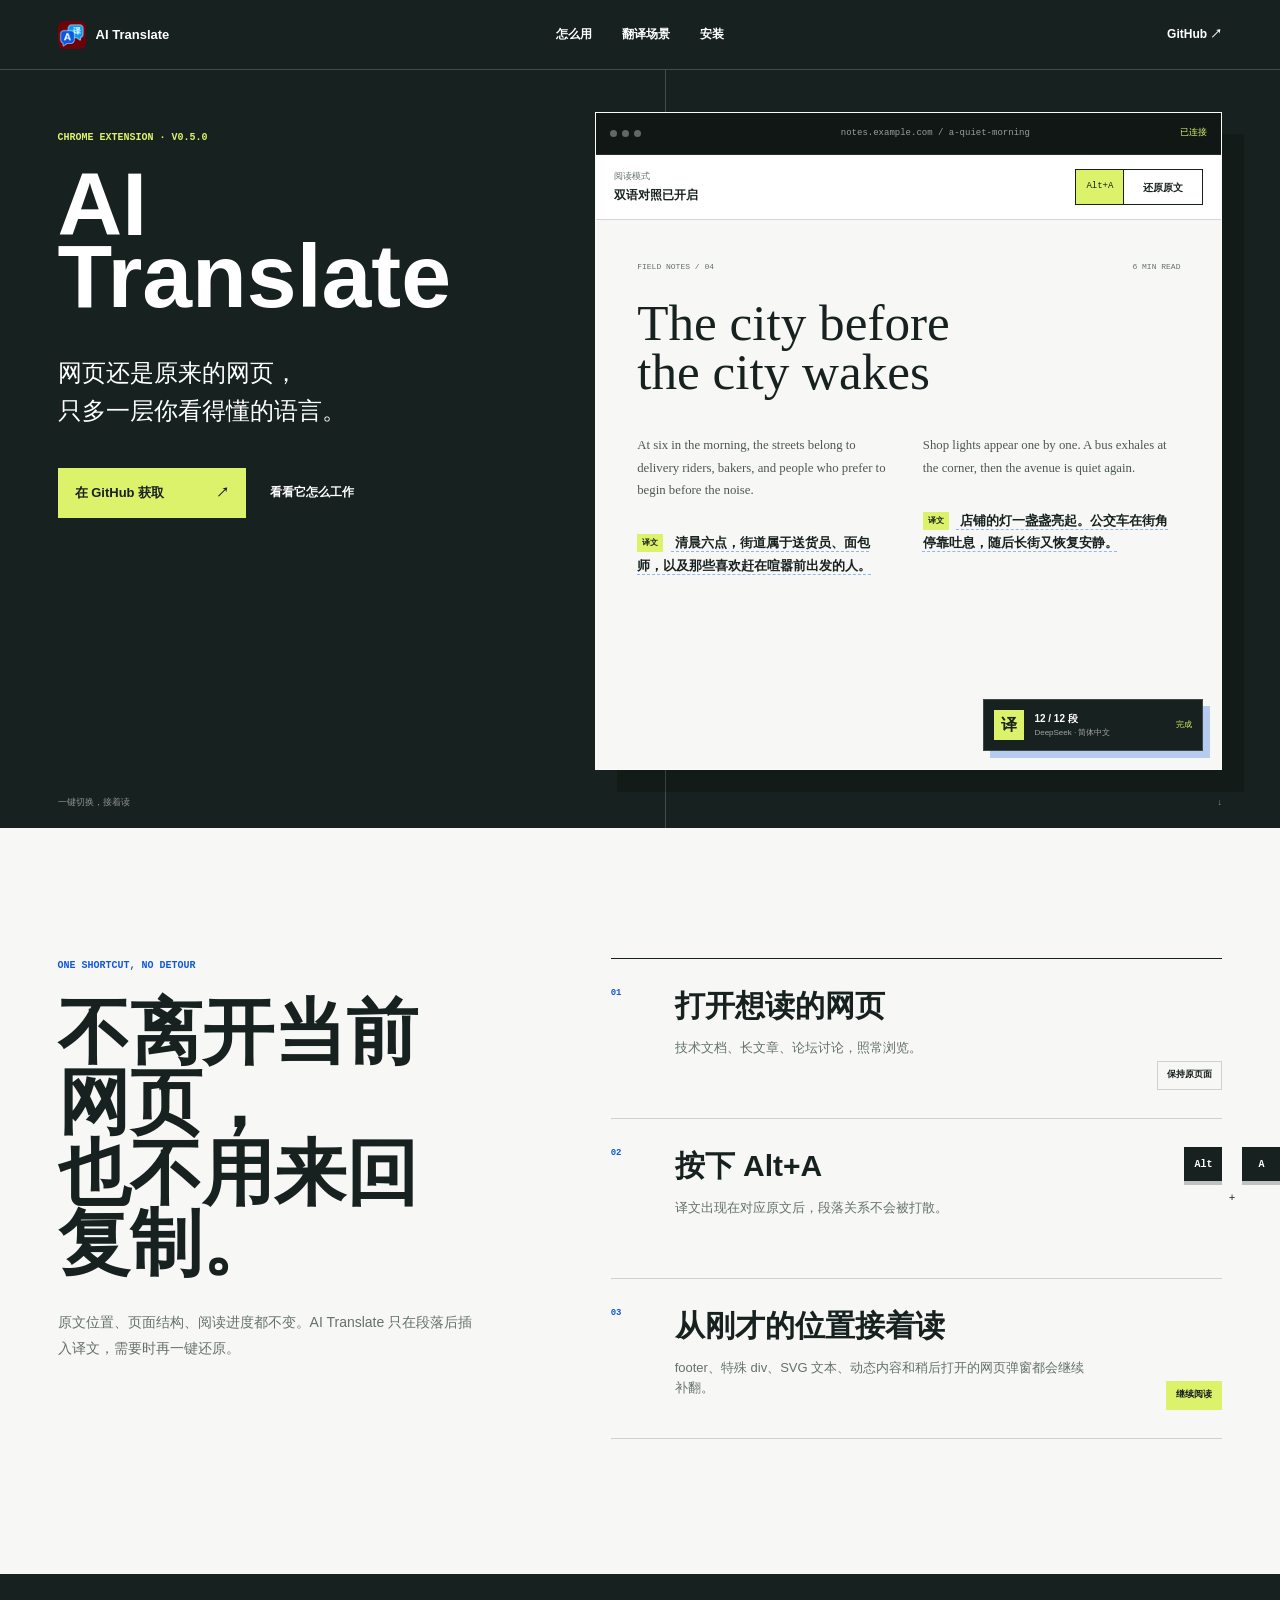
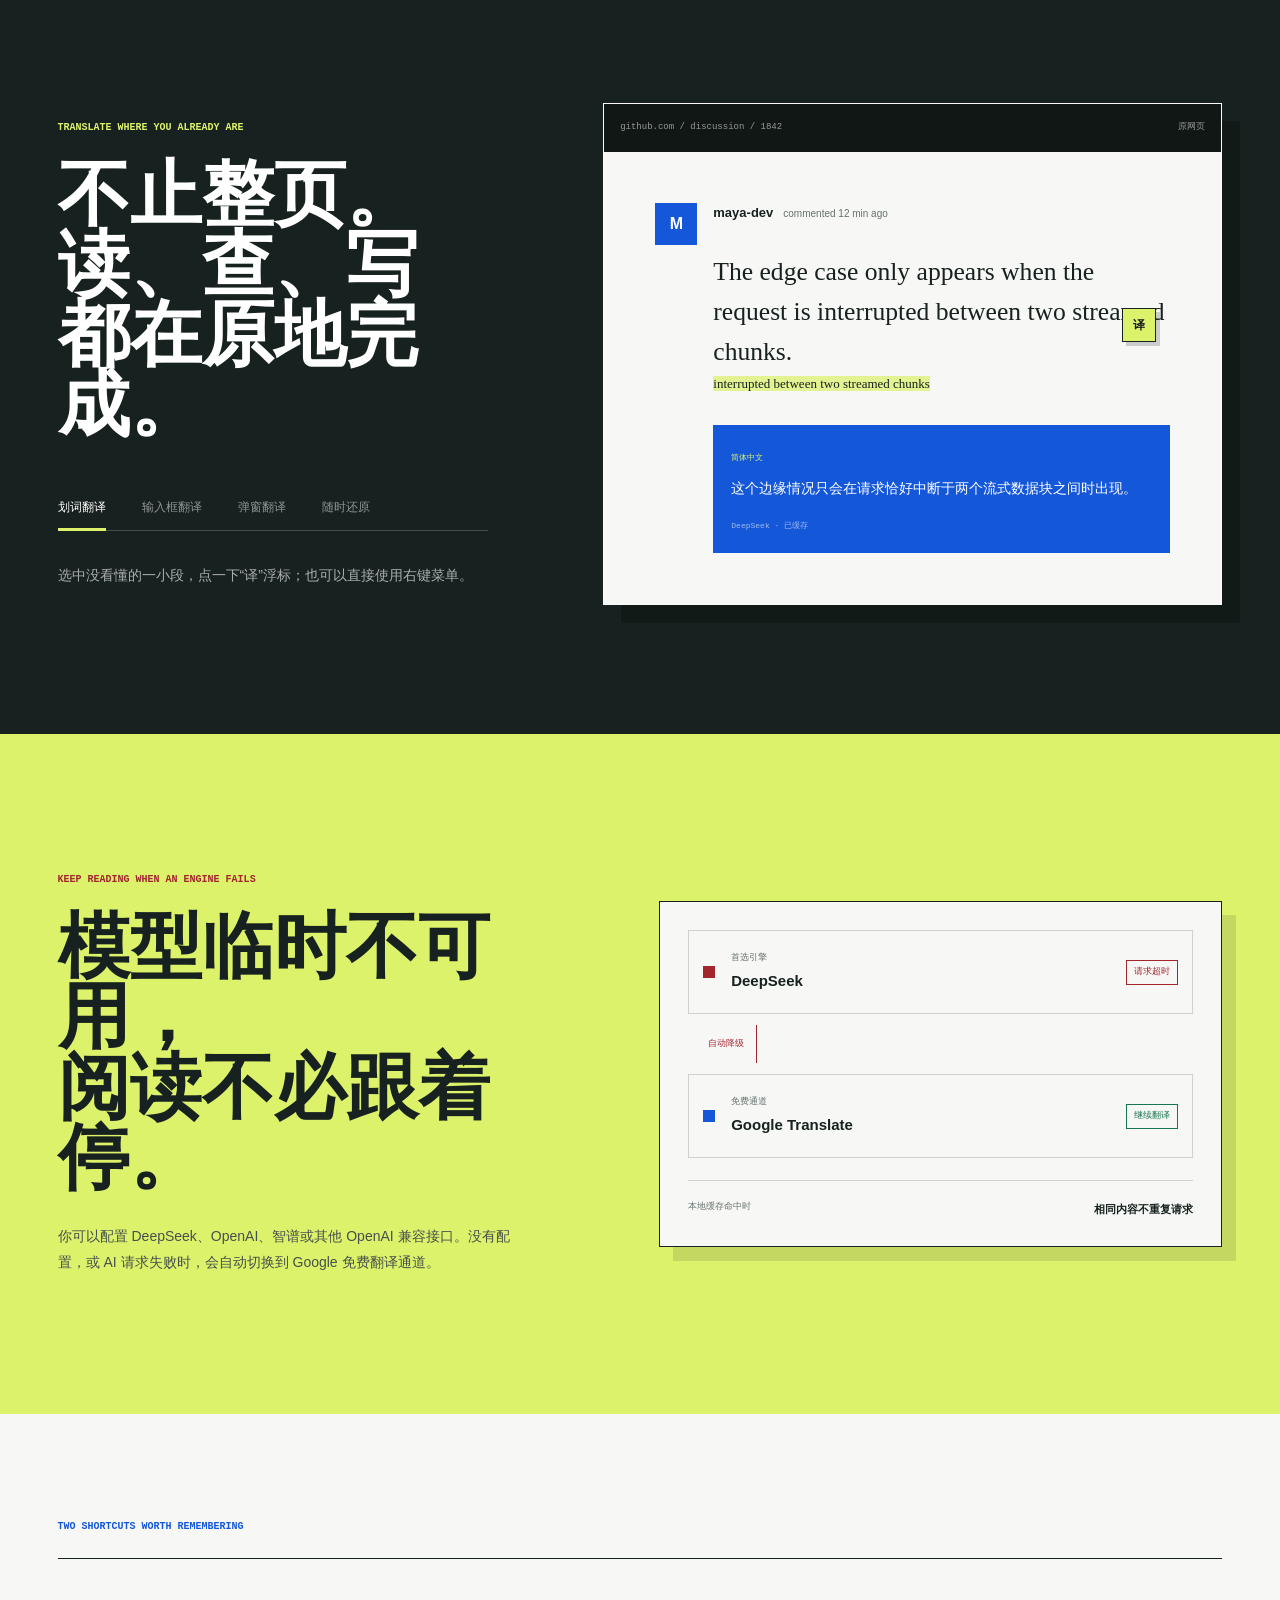
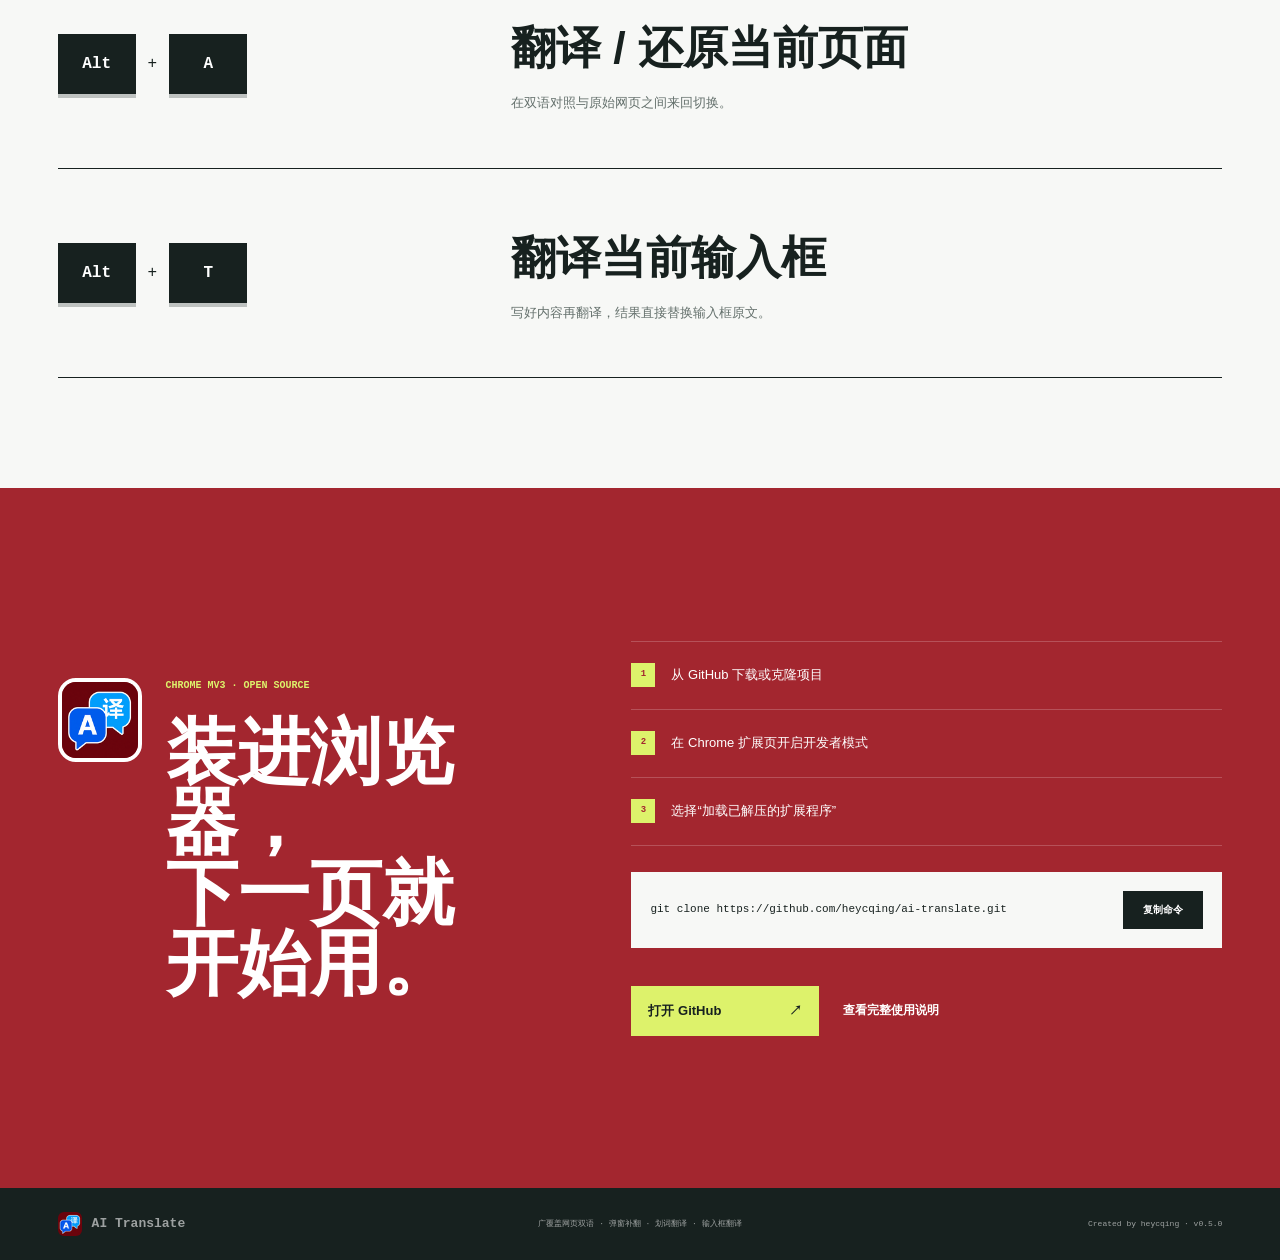
==== commit 5e62ac1d: "v0.5.0: 扩展网页文本覆盖与 SVG 翻译" ====
--- a/landing/index.html
+++ b/landing/index.html
@@ -5,7 +5,7 @@
     <meta name="viewport" content="width=device-width, initial-scale=1.0" />
     <meta
       name="description"
-      content="AI Translate 是一款轻量的 Chrome 双语网页翻译扩展，支持整页、网页弹窗、划词与输入框翻译，并为不同页面结构自适应双语排版。"
+      content="AI Translate 是一款轻量的 Chrome 双语网页翻译扩展，支持整页、footer、SVG、网页弹窗、划词与输入框翻译，并为不同页面结构自适应双语排版。"
     />
     <meta name="theme-color" content="#17211f" />
     <title>AI Translate｜网页还是原来的网页，只多一层你看得懂的语言</title>
@@ -39,7 +39,7 @@
     <main id="main">
       <section class="hero" id="top" data-od-id="hero">
         <div class="hero-copy">
-          <p class="eyebrow">Chrome extension · v0.4.5</p>
+          <p class="eyebrow">Chrome extension · v0.5.0</p>
           <h1>AI<br />Translate</h1>
           <p class="hero-line">网页还是原来的网页，<br />只多一层你看得懂的语言。</p>
           <div class="hero-actions">
@@ -152,7 +152,7 @@
             <span class="step-number">03</span>
             <div>
               <h3>从刚才的位置接着读</h3>
-              <p>动态内容和稍后打开的网页弹窗也会继续补翻，不用重复操作。</p>
+              <p>footer、特殊 div、SVG 文本、动态内容和稍后打开的网页弹窗都会继续补翻。</p>
             </div>
             <span class="step-state is-complete">继续阅读</span>
           </li>
@@ -354,8 +354,8 @@
         <img src="./assets/icon-v2-32.png" width="24" height="24" alt="" />
         <span>AI Translate</span>
       </a>
-      <p>整页双语 · 弹窗补翻 · 划词翻译 · 输入框翻译</p>
-      <p>Created by heycqing · v0.4.5</p>
+      <p>广覆盖网页双语 · 弹窗补翻 · 划词翻译 · 输入框翻译</p>
+      <p>Created by heycqing · v0.5.0</p>
     </footer>
   </body>
 </html>
